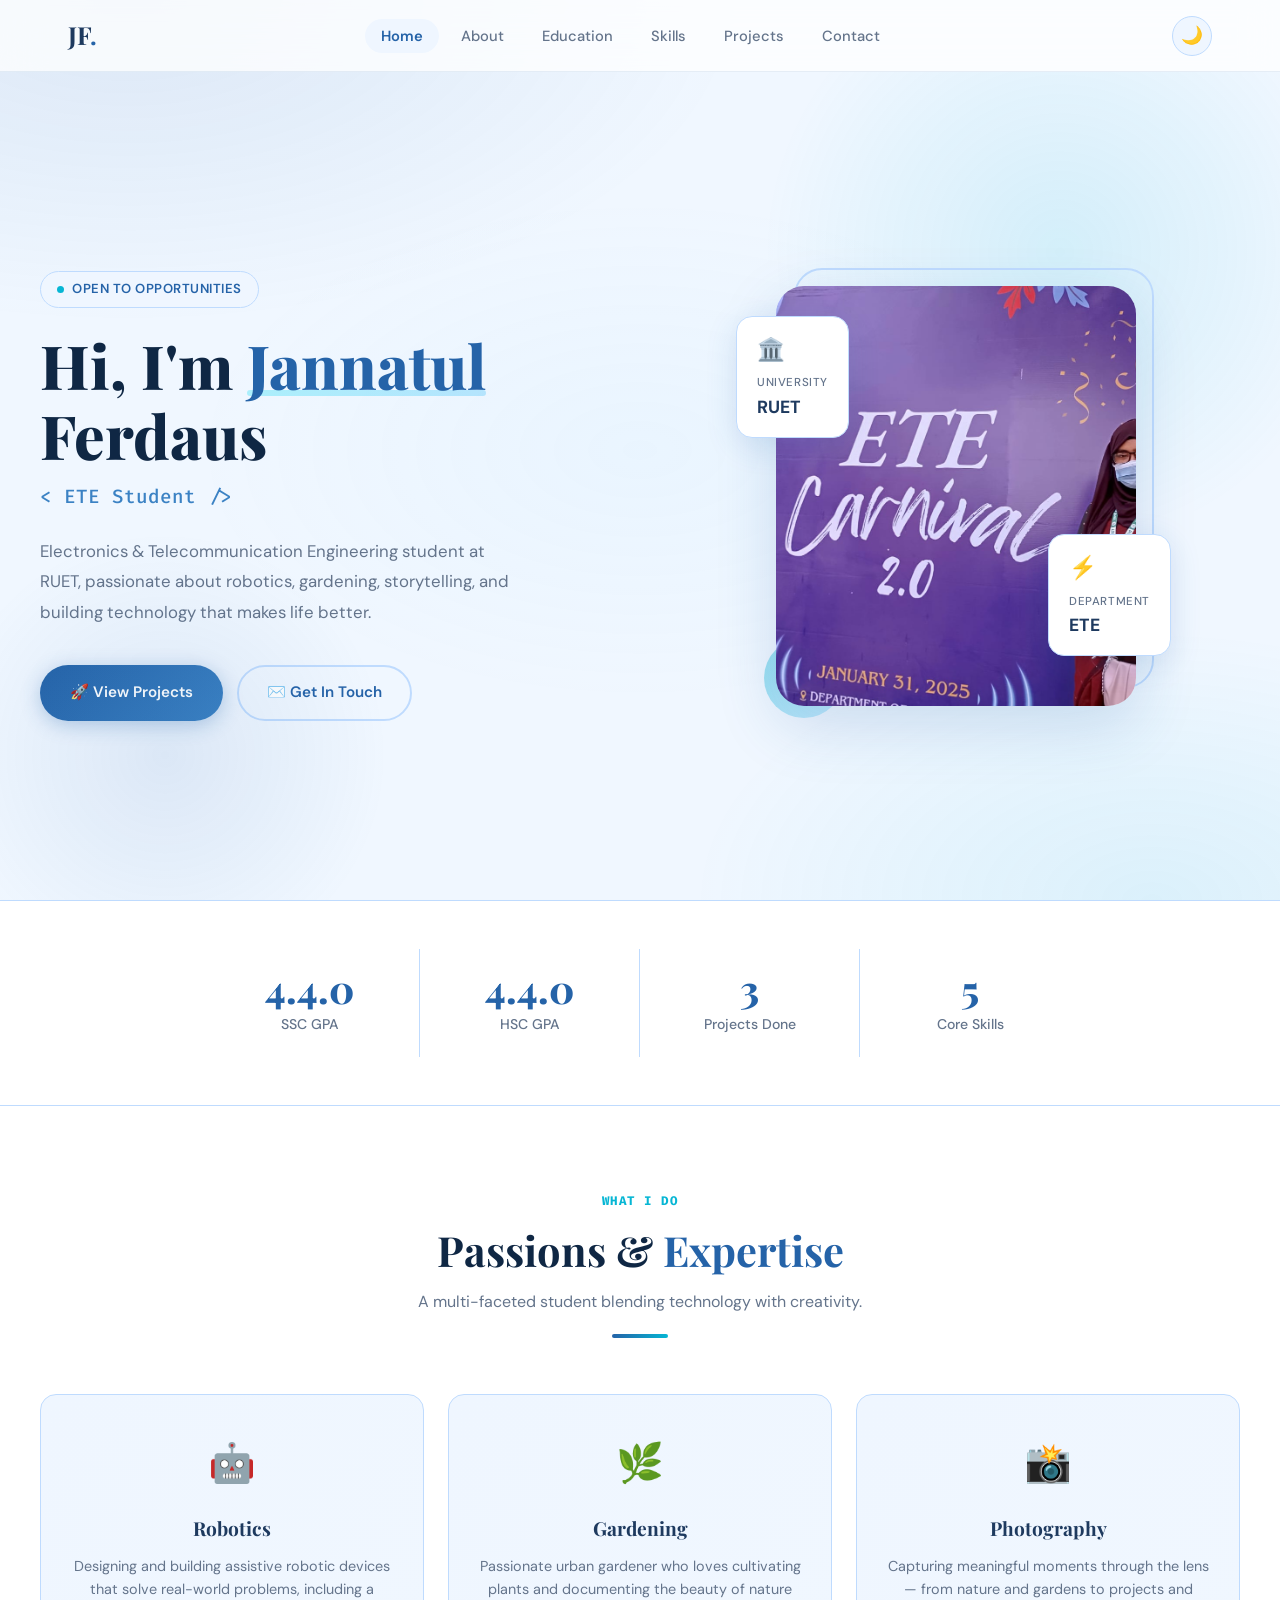
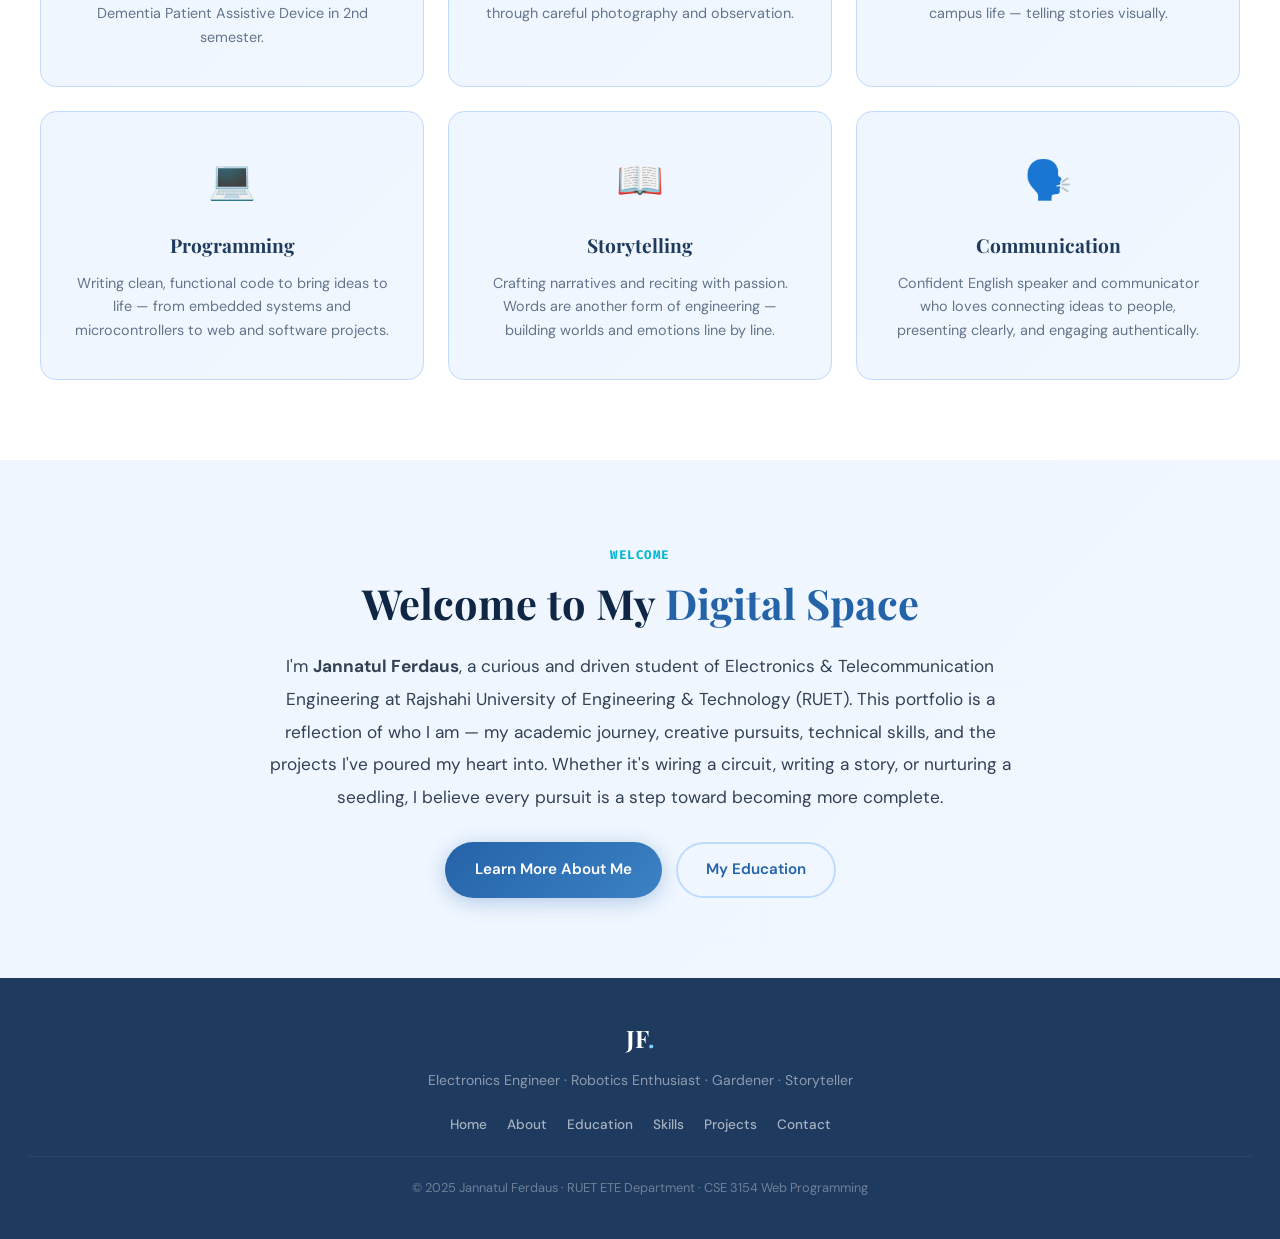
==== index.html @ 68807a3c "final" ====
<!DOCTYPE html>
<html lang="en">
<head>
  <meta charset="UTF-8" />
  <meta name="viewport" content="width=device-width, initial-scale=1.0" />
  <meta name="description" content="Jannatul Ferdaus – ETE Student at RUET, Robotics Enthusiast, Gardening Lover & Storyteller." />
  <title>Jannatul Ferdaus | Portfolio</title>
  <link rel="stylesheet" href="css/style.css" />
</head>
<body>

  <!-- ============ NAVIGATION ============ -->
  <nav id="mainNav">
    <div class="nav-container">
      <a href="index.html" class="nav-logo">JF<span>.</span></a>

      <ul class="nav-links">
        <li><a href="index.html" class="active">Home</a></li>
        <li><a href="about.html">About</a></li>
        <li><a href="education.html">Education</a></li>
        <li><a href="skills.html">Skills</a></li>
        <li><a href="projects.html">Projects</a></li>
        <li><a href="contact.html">Contact</a></li>
      </ul>

      <div style="display:flex;align-items:center;gap:8px;">
        <button class="theme-toggle" aria-label="Toggle dark mode" title="Toggle dark/light mode">🌙</button>
        <button class="hamburger" aria-label="Open menu">
          <span></span><span></span><span></span>
        </button>
      </div>
    </div>
  </nav>

  <!-- Mobile Nav -->
  <div class="mobile-nav">
    <a href="index.html">🏠 Home</a>
    <a href="about.html">👩‍💼 About</a>
    <a href="education.html">🎓 Education</a>
    <a href="skills.html">⚡ Skills</a>
    <a href="projects.html">🚀 Projects</a>
    <a href="contact.html">✉️ Contact</a>
  </div>

  <!-- ============ PAGE CONTENT ============ -->
  <main class="page-content">

    <!-- HERO -->
    <section class="hero">
      <div class="hero-container">

        <!-- Left: Text -->
        <div class="hero-text">
          <div class="hero-badge">Open to Opportunities</div>

          <h1 class="hero-title">
            Hi, I'm <span class="highlight">Jannatul</span><br/>Ferdaus
          </h1>

          <p class="hero-role">&lt; <span class="typing-text">ETE Student</span> /&gt;</p>

          <p class="hero-desc">
            Electronics & Telecommunication Engineering student at RUET, passionate about
            robotics, gardening, storytelling, and building technology that makes life better.
          </p>

          <div class="hero-btns">
            <a href="projects.html" class="btn-primary">🚀 View Projects</a>
            <a href="contact.html" class="btn-outline">✉️ Get In Touch</a>
          </div>
        </div>

        <!-- Right: Photo -->
        <div class="hero-image-side">
          <div class="hero-photo-wrap">
            <!-- Replace src with your actual photo path: images/profile.jpg -->
            <img
              src="myPicProfessional.jpeg"
              alt="Jannatul Ferdaus"
              class="hero-photo"
              onerror="this.style.display='none'; this.nextElementSibling.style.display='flex';"
            />
            <div class="hero-photo-placeholder" style="display:none;">
              <span class="ph-icon">🌸</span>
              <p>Add your photo as<br/>images/profile.jpg</p>
            </div>

            <!-- Floating cards -->
            <div class="floating-card card-1">
              <div class="fc-icon">🏛️</div>
              <div class="fc-label">University</div>
              <div class="fc-value">RUET</div>
            </div>
            <div class="floating-card card-2">
              <div class="fc-icon">⚡</div>
              <div class="fc-label">Department</div>
              <div class="fc-value">ETE</div>
            </div>
          </div>
        </div>

      </div>
    </section>

    <!-- Stats Strip -->
    <div class="stats-strip">
      <div class="stats-container">
        <div class="stat-item reveal">
          <div class="stat-number" data-count="5" data-suffix=".0" data-decimals="1">0</div>
          <div class="stat-label">SSC GPA</div>
        </div>
        <div class="stat-item reveal">
          <div class="stat-number" data-count="5" data-suffix=".0" data-decimals="1">0</div>
          <div class="stat-label">HSC GPA</div>
        </div>
        <div class="stat-item reveal">
          <div class="stat-number" data-count="3">0</div>
          <div class="stat-label">Projects Done</div>
        </div>
        <div class="stat-item reveal">
          <div class="stat-number" data-count="6">0</div>
          <div class="stat-label">Core Skills</div>
        </div>
      </div>
    </div>

    <!-- Quick Cards -->
    <section class="quick-cards">
      <div class="section-header reveal">
        <div class="section-tag">What I Do</div>
        <h2 class="section-title">Passions & <span>Expertise</span></h2>
        <p class="section-subtitle">
          A multi-faceted student blending technology with creativity.
        </p>
        <div class="section-line"></div>
      </div>

      <div class="quick-grid">
        <div class="quick-card reveal">
          <span class="quick-card-icon">🤖</span>
          <h3>Robotics</h3>
          <p>Designing and building assistive robotic devices that solve real-world problems, including a Dementia Patient Assistive Device in 2nd semester.</p>
        </div>
        <div class="quick-card reveal">
          <span class="quick-card-icon">🌿</span>
          <h3>Gardening</h3>
          <p>Passionate urban gardener who loves cultivating plants and documenting the beauty of nature through careful photography and observation.</p>
        </div>
        <div class="quick-card reveal">
          <span class="quick-card-icon">📸</span>
          <h3>Photography</h3>
          <p>Capturing meaningful moments through the lens — from nature and gardens to projects and campus life — telling stories visually.</p>
        </div>
        <div class="quick-card reveal">
          <span class="quick-card-icon">💻</span>
          <h3>Programming</h3>
          <p>Writing clean, functional code to bring ideas to life — from embedded systems and microcontrollers to web and software projects.</p>
        </div>
        <div class="quick-card reveal">
          <span class="quick-card-icon">📖</span>
          <h3>Storytelling</h3>
          <p>Crafting narratives and reciting with passion. Words are another form of engineering — building worlds and emotions line by line.</p>
        </div>
        <div class="quick-card reveal">
          <span class="quick-card-icon">🗣️</span>
          <h3>Communication</h3>
          <p>Confident English speaker and communicator who loves connecting ideas to people, presenting clearly, and engaging authentically.</p>
        </div>
      </div>
    </section>

    <!-- Welcome Message -->
    <section style="padding: 80px 28px; background: linear-gradient(135deg, #eff6ff, #f0f7ff);">
      <div class="container reveal" style="max-width: 760px; margin: 0 auto; text-align: center;">
        <div class="section-tag">Welcome</div>
        <h2 class="section-title" style="margin-bottom:22px;">Welcome to My <span>Digital Space</span></h2>
        <p style="font-size:1.08rem; color: var(--text-body); line-height:1.9; margin-bottom:28px;">
          I'm <strong>Jannatul Ferdaus</strong>, a curious and driven student of Electronics &amp; Telecommunication Engineering
          at Rajshahi University of Engineering &amp; Technology (RUET). This portfolio is a reflection
          of who I am — my academic journey, creative pursuits, technical skills, and the projects
          I've poured my heart into. Whether it's wiring a circuit, writing a story, or nurturing a
          seedling, I believe every pursuit is a step toward becoming more complete.
        </p>
        <div style="display:flex; justify-content:center; gap:14px; flex-wrap:wrap;">
          <a href="about.html" class="btn-primary">Learn More About Me</a>
          <a href="education.html" class="btn-outline">My Education</a>
        </div>
      </div>
    </section>

  </main>

  <!-- FOOTER -->
  <footer>
    <div class="footer-logo">JF<span>.</span></div>
    <p class="footer-tagline">Electronics Engineer · Robotics Enthusiast · Gardener · Storyteller</p>
    <div class="footer-links">
      <a href="index.html">Home</a>
      <a href="about.html">About</a>
      <a href="education.html">Education</a>
      <a href="skills.html">Skills</a>
      <a href="projects.html">Projects</a>
      <a href="contact.html">Contact</a>
    </div>
    <p class="footer-copy">© 2025 Jannatul Ferdaus · RUET ETE Department · CSE 3154 Web Programming</p>
  </footer>

  <!-- Back to top -->
  <button class="back-to-top" aria-label="Back to top">↑</button>

  <script src="js/script.js"></script>
</body>
</html>
---- css/style.css ----
/* ============================================
   JANNATUL FERDAUS - PORTFOLIO STYLESHEET
   CSE 3154 | Web Programming
   ============================================ */

/* ---- Google Fonts Import ---- */
@import url('https://fonts.googleapis.com/css2?family=Playfair+Display:wght@400;600;700;800&family=DM+Sans:wght@300;400;500;600&family=Fira+Code:wght@400;500&display=swap');

/* ---- CSS Variables ---- */
:root {
  --primary: #2563a8;
  --primary-light: #3b82c4;
  --primary-pale: #dbeafe;
  --primary-subtle: #eff6ff;
  --accent: #06b6d4;
  --accent-light: #67e8f9;
  --navy: #1e3a5f;
  --sky: #7dd3fc;
  --mist: #f0f7ff;
  --white: #ffffff;
  --text-dark: #0f2744;
  --text-body: #334155;
  --text-muted: #64748b;
  --border: #bfdbfe;
  --card-bg: rgba(255,255,255,0.85);
  --shadow-sm: 0 2px 12px rgba(37,99,168,0.08);
  --shadow-md: 0 8px 32px rgba(37,99,168,0.14);
  --shadow-lg: 0 20px 60px rgba(37,99,168,0.18);
  --radius: 16px;
  --radius-sm: 8px;
  --radius-lg: 28px;
  --nav-h: 72px;
  --font-display: 'Playfair Display', Georgia, serif;
  --font-body: 'DM Sans', sans-serif;
  --font-mono: 'Fira Code', monospace;
  --transition: all 0.32s cubic-bezier(0.4,0,0.2,1);
}

/* ---- Reset & Base ---- */
*, *::before, *::after { box-sizing: border-box; margin: 0; padding: 0; }
html { scroll-behavior: smooth; font-size: 16px; }
body {
  font-family: var(--font-body);
  color: var(--text-body);
  background: var(--mist);
  line-height: 1.7;
  overflow-x: hidden;
}
img { max-width: 100%; display: block; }
a { text-decoration: none; color: inherit; }
ul { list-style: none; }

/* ---- Background Mesh ---- */
body::before {
  content: '';
  position: fixed;
  top: 0; left: 0;
  width: 100%; height: 100%;
  background:
    radial-gradient(ellipse 80% 60% at 10% 0%, rgba(37,99,168,0.10) 0%, transparent 60%),
    radial-gradient(ellipse 60% 50% at 90% 100%, rgba(6,182,212,0.09) 0%, transparent 60%),
    radial-gradient(ellipse 50% 40% at 50% 50%, rgba(125,211,252,0.05) 0%, transparent 70%);
  pointer-events: none;
  z-index: 0;
}

/* ---- Scrollbar ---- */
::-webkit-scrollbar { width: 7px; }
::-webkit-scrollbar-track { background: var(--primary-subtle); }
::-webkit-scrollbar-thumb { background: var(--primary-light); border-radius: 10px; }

/* ============================================
   NAVIGATION
   ============================================ */
nav {
  position: fixed;
  top: 0; left: 0; right: 0;
  height: var(--nav-h);
  background: rgba(255,255,255,0.75);
  backdrop-filter: blur(20px);
  -webkit-backdrop-filter: blur(20px);
  border-bottom: 1px solid rgba(37,99,168,0.10);
  z-index: 1000;
  transition: var(--transition);
}
nav.scrolled {
  background: rgba(255,255,255,0.95);
  box-shadow: var(--shadow-sm);
}
.nav-container {
  max-width: 1200px;
  margin: 0 auto;
  padding: 0 28px;
  height: 100%;
  display: flex;
  align-items: center;
  justify-content: space-between;
}
.nav-logo {
  font-family: var(--font-display);
  font-size: 1.55rem;
  font-weight: 700;
  color: var(--navy);
  letter-spacing: -0.5px;
}
.nav-logo span {
  color: var(--primary);
}
.nav-links {
  display: flex;
  align-items: center;
  gap: 6px;
}
.nav-links a {
  font-size: 0.92rem;
  font-weight: 500;
  color: var(--text-muted);
  padding: 7px 16px;
  border-radius: 100px;
  transition: var(--transition);
  position: relative;
}
.nav-links a:hover,
.nav-links a.active {
  color: var(--primary);
  background: var(--primary-subtle);
}
.nav-links a.active {
  font-weight: 600;
}
.hamburger {
  display: none;
  flex-direction: column;
  gap: 5px;
  cursor: pointer;
  padding: 6px;
  border-radius: 8px;
  transition: var(--transition);
  background: none;
  border: none;
}
.hamburger:hover { background: var(--primary-subtle); }
.hamburger span {
  display: block;
  width: 24px;
  height: 2.5px;
  background: var(--navy);
  border-radius: 2px;
  transition: var(--transition);
}
.hamburger.open span:nth-child(1) { transform: translateY(7.5px) rotate(45deg); }
.hamburger.open span:nth-child(2) { opacity: 0; transform: scaleX(0); }
.hamburger.open span:nth-child(3) { transform: translateY(-7.5px) rotate(-45deg); }

/* ---- Mobile Nav ---- */
.mobile-nav {
  display: none;
  position: fixed;
  top: var(--nav-h);
  left: 0; right: 0;
  background: rgba(255,255,255,0.97);
  backdrop-filter: blur(20px);
  border-bottom: 1px solid var(--border);
  padding: 16px 28px 24px;
  z-index: 999;
  flex-direction: column;
  gap: 4px;
  animation: slideDown 0.28s ease;
}
.mobile-nav.open { display: flex; }
.mobile-nav a {
  font-size: 1rem;
  font-weight: 500;
  color: var(--text-body);
  padding: 12px 16px;
  border-radius: var(--radius-sm);
  transition: var(--transition);
}
.mobile-nav a:hover, .mobile-nav a.active {
  color: var(--primary);
  background: var(--primary-subtle);
}
@keyframes slideDown {
  from { opacity: 0; transform: translateY(-12px); }
  to { opacity: 1; transform: translateY(0); }
}

/* ============================================
   PAGE WRAPPER
   ============================================ */
.page-content {
  position: relative;
  z-index: 1;
  min-height: 100vh;
  padding-top: var(--nav-h);
}

/* ============================================
   HERO SECTION (HOME)
   ============================================ */
.hero {
  min-height: calc(100vh - var(--nav-h));
  display: flex;
  align-items: center;
  padding: 80px 28px 60px;
  position: relative;
  overflow: hidden;
}
.hero::before {
  content: '';
  position: absolute;
  top: -120px; right: -80px;
  width: 600px; height: 600px;
  background: radial-gradient(circle, rgba(6,182,212,0.12) 0%, transparent 70%);
  pointer-events: none;
}
.hero::after {
  content: '';
  position: absolute;
  bottom: -80px; left: -60px;
  width: 450px; height: 450px;
  background: radial-gradient(circle, rgba(37,99,168,0.10) 0%, transparent 70%);
  pointer-events: none;
}
.hero-container {
  max-width: 1200px;
  margin: 0 auto;
  width: 100%;
  display: grid;
  grid-template-columns: 1fr 1fr;
  gap: 64px;
  align-items: center;
}
.hero-badge {
  display: inline-flex;
  align-items: center;
  gap: 8px;
  background: var(--primary-subtle);
  border: 1px solid var(--border);
  color: var(--primary);
  font-size: 0.82rem;
  font-weight: 600;
  padding: 6px 16px;
  border-radius: 100px;
  margin-bottom: 22px;
  letter-spacing: 0.5px;
  text-transform: uppercase;
}
.hero-badge::before {
  content: '';
  width: 7px; height: 7px;
  background: var(--accent);
  border-radius: 50%;
  animation: pulse 2s infinite;
}
@keyframes pulse {
  0%, 100% { opacity: 1; transform: scale(1); }
  50% { opacity: 0.5; transform: scale(0.8); }
}
.hero-title {
  font-family: var(--font-display);
  font-size: clamp(2.4rem, 5vw, 3.8rem);
  font-weight: 800;
  color: var(--text-dark);
  line-height: 1.15;
  margin-bottom: 12px;
}
.hero-title .highlight {
  color: var(--primary);
  position: relative;
  display: inline-block;
}
.hero-title .highlight::after {
  content: '';
  position: absolute;
  bottom: 4px; left: 0;
  width: 100%; height: 6px;
  background: linear-gradient(90deg, var(--accent-light), var(--sky));
  border-radius: 3px;
  z-index: -1;
  opacity: 0.5;
}
.hero-role {
  font-size: 1.2rem;
  color: var(--primary-light);
  font-weight: 500;
  margin-bottom: 22px;
  font-family: var(--font-mono);
}
.hero-desc {
  font-size: 1.05rem;
  color: var(--text-muted);
  max-width: 480px;
  margin-bottom: 38px;
  line-height: 1.8;
}
.hero-btns {
  display: flex;
  gap: 14px;
  flex-wrap: wrap;
}
.btn-primary {
  display: inline-flex;
  align-items: center;
  gap: 8px;
  background: linear-gradient(135deg, var(--primary), var(--primary-light));
  color: white;
  padding: 14px 30px;
  border-radius: 100px;
  font-weight: 600;
  font-size: 0.95rem;
  transition: var(--transition);
  box-shadow: 0 4px 20px rgba(37,99,168,0.30);
  border: none;
  cursor: pointer;
}
.btn-primary:hover {
  transform: translateY(-2px);
  box-shadow: 0 8px 28px rgba(37,99,168,0.38);
}
.btn-outline {
  display: inline-flex;
  align-items: center;
  gap: 8px;
  background: transparent;
  color: var(--primary);
  padding: 13px 28px;
  border-radius: 100px;
  font-weight: 600;
  font-size: 0.95rem;
  border: 2px solid var(--border);
  transition: var(--transition);
  cursor: pointer;
}
.btn-outline:hover {
  background: var(--primary-subtle);
  border-color: var(--primary-light);
  transform: translateY(-2px);
}
.hero-image-side {
  display: flex;
  justify-content: center;
  align-items: center;
  position: relative;
}
.hero-photo-wrap {
  position: relative;
  width: 360px;
  height: 420px;
}
.hero-photo-wrap::before {
  content: '';
  position: absolute;
  top: -18px; right: -18px;
  width: 100%; height: 100%;
  border: 2px solid var(--border);
  border-radius: var(--radius-lg);
  z-index: 0;
}
.hero-photo-wrap::after {
  content: '';
  position: absolute;
  bottom: -12px; left: -12px;
  width: 80px; height: 80px;
  background: linear-gradient(135deg, var(--accent), var(--sky));
  border-radius: 50%;
  z-index: 0;
  opacity: 0.4;
}
.hero-photo {
  width: 100%;
  height: 100%;
  object-fit: cover;
  border-radius: var(--radius-lg);
  position: relative;
  z-index: 1;
  box-shadow: var(--shadow-lg);
}
.hero-photo-placeholder {
  width: 100%;
  height: 100%;
  background: linear-gradient(135deg, var(--primary-pale), var(--sky));
  border-radius: var(--radius-lg);
  position: relative;
  z-index: 1;
  display: flex;
  flex-direction: column;
  align-items: center;
  justify-content: center;
  box-shadow: var(--shadow-lg);
  color: var(--primary);
}
.hero-photo-placeholder .ph-icon {
  font-size: 5rem;
  margin-bottom: 12px;
  opacity: 0.6;
}
.hero-photo-placeholder p {
  font-size: 0.85rem;
  font-weight: 500;
  opacity: 0.7;
  text-align: center;
  padding: 0 20px;
}
.floating-card {
  position: absolute;
  background: var(--white);
  border-radius: var(--radius);
  padding: 14px 20px;
  box-shadow: var(--shadow-md);
  border: 1px solid var(--border);
  z-index: 2;
  animation: float 4s ease-in-out infinite;
}
.floating-card.card-1 {
  top: 30px; left: -40px;
  animation-delay: 0s;
}
.floating-card.card-2 {
  bottom: 50px; right: -35px;
  animation-delay: 2s;
}
@keyframes float {
  0%, 100% { transform: translateY(0); }
  50% { transform: translateY(-10px); }
}
.floating-card .fc-label {
  font-size: 0.72rem;
  color: var(--text-muted);
  font-weight: 500;
  text-transform: uppercase;
  letter-spacing: 0.6px;
}
.floating-card .fc-value {
  font-size: 1.1rem;
  font-weight: 700;
  color: var(--navy);
}
.floating-card .fc-icon {
  font-size: 1.4rem;
  margin-bottom: 4px;
}

/* ---- Stats Strip ---- */
.stats-strip {
  padding: 48px 28px;
  background: var(--white);
  border-top: 1px solid var(--border);
  border-bottom: 1px solid var(--border);
}
.stats-container {
  max-width: 1200px;
  margin: 0 auto;
  display: flex;
  justify-content: center;
  gap: 0;
}
.stat-item {
  text-align: center;
  padding: 20px 60px;
  border-right: 1px solid var(--border);
  flex: 1;
  max-width: 220px;
}
.stat-item:last-child { border-right: none; }
.stat-number {
  font-family: var(--font-display);
  font-size: 2.4rem;
  font-weight: 800;
  color: var(--primary);
  line-height: 1;
  margin-bottom: 6px;
}
.stat-label {
  font-size: 0.88rem;
  color: var(--text-muted);
  font-weight: 500;
}

/* ---- Section Styles ---- */
section {
  padding: 80px 28px;
}
.section-header {
  text-align: center;
  margin-bottom: 56px;
}
.section-tag {
  display: inline-block;
  font-size: 0.78rem;
  font-weight: 700;
  color: var(--accent);
  text-transform: uppercase;
  letter-spacing: 1.5px;
  margin-bottom: 12px;
  font-family: var(--font-mono);
}
.section-title {
  font-family: var(--font-display);
  font-size: clamp(1.8rem, 3.5vw, 2.6rem);
  font-weight: 700;
  color: var(--text-dark);
  line-height: 1.2;
  margin-bottom: 14px;
}
.section-title span { color: var(--primary); }
.section-subtitle {
  font-size: 1rem;
  color: var(--text-muted);
  max-width: 520px;
  margin: 0 auto;
  line-height: 1.7;
}
.section-line {
  width: 56px;
  height: 4px;
  background: linear-gradient(90deg, var(--primary), var(--accent));
  border-radius: 2px;
  margin: 18px auto 0;
}

/* ---- Container ---- */
.container {
  max-width: 1200px;
  margin: 0 auto;
}

/* ============================================
   HOME - QUICK INTRO CARDS
   ============================================ */
.quick-cards {
  background: white;
  padding: 80px 28px;
}
.quick-grid {
  max-width: 1200px;
  margin: 0 auto;
  display: grid;
  grid-template-columns: repeat(3, 1fr);
  gap: 24px;
}
.quick-card {
  background: linear-gradient(135deg, var(--primary-subtle), var(--mist));
  border: 1px solid var(--border);
  border-radius: var(--radius);
  padding: 36px 30px;
  text-align: center;
  transition: var(--transition);
  cursor: default;
}
.quick-card:hover {
  transform: translateY(-6px);
  box-shadow: var(--shadow-md);
  border-color: var(--primary-light);
}
.quick-card-icon {
  font-size: 2.4rem;
  margin-bottom: 16px;
  display: block;
}
.quick-card h3 {
  font-family: var(--font-display);
  font-size: 1.2rem;
  color: var(--navy);
  margin-bottom: 10px;
  font-weight: 700;
}
.quick-card p {
  font-size: 0.9rem;
  color: var(--text-muted);
  line-height: 1.65;
}

/* ============================================
   PAGE HERO (Inner Pages)
   ============================================ */
.page-hero {
  padding: 72px 28px 56px;
  text-align: center;
  position: relative;
  overflow: hidden;
}
.page-hero::before {
  content: '';
  position: absolute;
  top: 0; left: 0; right: 0; bottom: 0;
  background: linear-gradient(180deg, rgba(219,234,254,0.5) 0%, transparent 100%);
  pointer-events: none;
}
.page-hero-tag {
  display: inline-block;
  font-size: 0.78rem;
  font-weight: 700;
  color: var(--accent);
  text-transform: uppercase;
  letter-spacing: 1.5px;
  font-family: var(--font-mono);
  margin-bottom: 14px;
  background: rgba(6,182,212,0.1);
  padding: 6px 16px;
  border-radius: 100px;
  border: 1px solid rgba(6,182,212,0.2);
}
.page-hero-title {
  font-family: var(--font-display);
  font-size: clamp(2rem, 4.5vw, 3.2rem);
  font-weight: 800;
  color: var(--text-dark);
  margin-bottom: 16px;
}
.page-hero-title span { color: var(--primary); }
.page-hero-desc {
  font-size: 1.05rem;
  color: var(--text-muted);
  max-width: 560px;
  margin: 0 auto;
  line-height: 1.8;
}

/* ============================================
   ABOUT PAGE
   ============================================ */
.about-grid {
  display: grid;
  grid-template-columns: 380px 1fr;
  gap: 52px;
  align-items: start;
  max-width: 1100px;
  margin: 0 auto;
  padding: 0 28px 80px;
}
.about-photo-card {
  background: var(--white);
  border-radius: var(--radius-lg);
  overflow: hidden;
  box-shadow: var(--shadow-md);
  border: 1px solid var(--border);
  position: sticky;
  top: calc(var(--nav-h) + 20px);
}
.about-photo {
  width: 100%;
  height: 360px;
  object-fit: cover;
  display: block;
}
.about-photo-placeholder {
  width: 100%;
  height: 360px;
  background: linear-gradient(135deg, var(--primary-pale), var(--sky));
  display: flex;
  flex-direction: column;
  align-items: center;
  justify-content: center;
  color: var(--primary);
}
.about-photo-placeholder span { font-size: 4rem; opacity: 0.5; }
.about-photo-placeholder p { font-size: 0.8rem; opacity: 0.6; margin-top: 8px; }
.about-card-info {
  padding: 24px;
  border-top: 1px solid var(--border);
}
.about-card-name {
  font-family: var(--font-display);
  font-size: 1.4rem;
  font-weight: 700;
  color: var(--navy);
  margin-bottom: 4px;
}
.about-card-role {
  font-size: 0.88rem;
  color: var(--primary);
  font-weight: 600;
  margin-bottom: 18px;
  font-family: var(--font-mono);
}
.about-detail-item {
  display: flex;
  align-items: center;
  gap: 10px;
  font-size: 0.88rem;
  color: var(--text-muted);
  margin-bottom: 8px;
}
.about-detail-item .di-icon {
  color: var(--primary);
  font-size: 1rem;
  flex-shrink: 0;
}
.about-content {
  display: flex;
  flex-direction: column;
  gap: 28px;
}
.content-card {
  background: var(--white);
  border: 1px solid var(--border);
  border-radius: var(--radius);
  padding: 32px;
  box-shadow: var(--shadow-sm);
  transition: var(--transition);
}
.content-card:hover {
  box-shadow: var(--shadow-md);
  transform: translateY(-2px);
}
.content-card-title {
  font-family: var(--font-display);
  font-size: 1.18rem;
  font-weight: 700;
  color: var(--navy);
  margin-bottom: 16px;
  display: flex;
  align-items: center;
  gap: 10px;
}
.content-card-title::before {
  content: '';
  width: 4px;
  height: 22px;
  background: linear-gradient(180deg, var(--primary), var(--accent));
  border-radius: 2px;
  display: inline-block;
}
.content-card p {
  color: var(--text-body);
  font-size: 0.97rem;
  line-height: 1.85;
  margin-bottom: 12px;
}
.content-card p:last-child { margin-bottom: 0; }
.interests-grid {
  display: grid;
  grid-template-columns: repeat(3, 1fr);
  gap: 12px;
  margin-top: 4px;
}
.interest-tag {
  background: var(--primary-subtle);
  border: 1px solid var(--border);
  color: var(--primary);
  padding: 10px 14px;
  border-radius: var(--radius-sm);
  text-align: center;
  font-size: 0.875rem;
  font-weight: 600;
  transition: var(--transition);
}
.interest-tag:hover {
  background: var(--primary);
  color: white;
  border-color: var(--primary);
  transform: translateY(-2px);
}
.goal-list {
  display: flex;
  flex-direction: column;
  gap: 10px;
}
.goal-item {
  display: flex;
  align-items: flex-start;
  gap: 12px;
  font-size: 0.95rem;
  color: var(--text-body);
}
.goal-item::before {
  content: '→';
  color: var(--accent);
  font-weight: 700;
  flex-shrink: 0;
  margin-top: 1px;
}

/* ============================================
   EDUCATION PAGE
   ============================================ */
.education-content {
  max-width: 900px;
  margin: 0 auto;
  padding: 0 28px 80px;
}
.edu-timeline {
  position: relative;
  padding-left: 32px;
}
.edu-timeline::before {
  content: '';
  position: absolute;
  left: 12px; top: 0; bottom: 0;
  width: 2px;
  background: linear-gradient(180deg, var(--primary), var(--accent), transparent);
  border-radius: 1px;
}
.edu-card {
  position: relative;
  background: var(--white);
  border: 1px solid var(--border);
  border-radius: var(--radius);
  padding: 32px 36px;
  margin-bottom: 28px;
  box-shadow: var(--shadow-sm);
  transition: var(--transition);
}
.edu-card::before {
  content: '';
  position: absolute;
  left: -38px;
  top: 36px;
  width: 14px;
  height: 14px;
  background: var(--primary);
  border: 3px solid var(--white);
  border-radius: 50%;
  box-shadow: 0 0 0 3px var(--border);
}
.edu-card:hover {
  box-shadow: var(--shadow-md);
  transform: translateX(4px);
  border-color: var(--primary-light);
}
.edu-card-header {
  display: flex;
  justify-content: space-between;
  align-items: flex-start;
  margin-bottom: 18px;
  gap: 16px;
}
.edu-institution {
  font-family: var(--font-display);
  font-size: 1.18rem;
  font-weight: 700;
  color: var(--navy);
  margin-bottom: 4px;
}
.edu-degree {
  font-size: 0.9rem;
  color: var(--primary);
  font-weight: 600;
}
.edu-year-badge {
  background: var(--primary-subtle);
  color: var(--primary);
  font-size: 0.82rem;
  font-weight: 700;
  padding: 6px 14px;
  border-radius: 100px;
  white-space: nowrap;
  border: 1px solid var(--border);
  flex-shrink: 0;
}
.edu-table {
  width: 100%;
  border-collapse: collapse;
  font-size: 0.9rem;
  margin-top: 4px;
}
.edu-table th {
  background: var(--primary-subtle);
  color: var(--primary);
  font-weight: 700;
  padding: 10px 16px;
  text-align: left;
  border: 1px solid var(--border);
  font-size: 0.83rem;
  text-transform: uppercase;
  letter-spacing: 0.5px;
}
.edu-table td {
  padding: 10px 16px;
  border: 1px solid var(--border);
  color: var(--text-body);
}
.edu-table tr:hover td { background: var(--primary-subtle); }
.result-badge {
  display: inline-flex;
  align-items: center;
  gap: 6px;
  background: linear-gradient(135deg, #dcfce7, #bbf7d0);
  color: #15803d;
  padding: 4px 12px;
  border-radius: 100px;
  font-weight: 700;
  font-size: 0.85rem;
}
.result-badge::before { content: '★'; }
.current-badge {
  display: inline-flex;
  align-items: center;
  gap: 6px;
  background: linear-gradient(135deg, var(--primary-subtle), var(--primary-pale));
  color: var(--primary);
  padding: 4px 12px;
  border-radius: 100px;
  font-weight: 700;
  font-size: 0.85rem;
  border: 1px solid var(--border);
}
.current-badge::before {
  content: '';
  width: 7px;
  height: 7px;
  background: var(--accent);
  border-radius: 50%;
  animation: pulse 2s infinite;
}

/* ============================================
   SKILLS PAGE
   ============================================ */
.skills-content {
  max-width: 1100px;
  margin: 0 auto;
  padding: 0 28px 80px;
}
.skills-grid-main {
  display: grid;
  grid-template-columns: 1fr 1fr;
  gap: 32px;
  margin-bottom: 40px;
}
.skills-box {
  background: var(--white);
  border: 1px solid var(--border);
  border-radius: var(--radius);
  padding: 36px;
  box-shadow: var(--shadow-sm);
}
.skills-box-title {
  font-family: var(--font-display);
  font-size: 1.2rem;
  font-weight: 700;
  color: var(--navy);
  margin-bottom: 28px;
  display: flex;
  align-items: center;
  gap: 10px;
}
.skill-row {
  margin-bottom: 20px;
}
.skill-row:last-child { margin-bottom: 0; }
.skill-meta {
  display: flex;
  justify-content: space-between;
  align-items: center;
  margin-bottom: 8px;
}
.skill-name {
  font-size: 0.92rem;
  font-weight: 600;
  color: var(--text-dark);
}
.skill-pct {
  font-size: 0.82rem;
  font-weight: 700;
  color: var(--primary);
  font-family: var(--font-mono);
}
.skill-bar-track {
  height: 8px;
  background: var(--primary-subtle);
  border-radius: 10px;
  overflow: hidden;
}
.skill-bar-fill {
  height: 100%;
  border-radius: 10px;
  background: linear-gradient(90deg, var(--primary), var(--accent));
  width: 0%;
  transition: width 1.4s cubic-bezier(0.4,0,0.2,1);
  position: relative;
  overflow: hidden;
}
.skill-bar-fill::after {
  content: '';
  position: absolute;
  top: 0; left: -100%;
  width: 50%;
  height: 100%;
  background: rgba(255,255,255,0.3);
  animation: shimmer 2s infinite;
}
@keyframes shimmer {
  0% { left: -100%; }
  100% { left: 200%; }
}

/* Soft Skills Tags */
.soft-skills-wrap {
  display: flex;
  flex-wrap: wrap;
  gap: 10px;
}
.soft-tag {
  display: flex;
  align-items: center;
  gap: 8px;
  background: var(--primary-subtle);
  border: 1px solid var(--border);
  color: var(--primary);
  padding: 9px 18px;
  border-radius: 100px;
  font-size: 0.88rem;
  font-weight: 600;
  transition: var(--transition);
  cursor: default;
}
.soft-tag:hover {
  background: var(--primary);
  color: white;
  border-color: var(--primary);
  transform: translateY(-2px);
  box-shadow: var(--shadow-sm);
}
.soft-tag .tag-icon { font-size: 1rem; }

/* Tech tools grid */
.tools-section {
  background: var(--white);
  border: 1px solid var(--border);
  border-radius: var(--radius);
  padding: 36px;
  box-shadow: var(--shadow-sm);
}
.tools-grid {
  display: grid;
  grid-template-columns: repeat(auto-fill, minmax(120px, 1fr));
  gap: 16px;
  margin-top: 8px;
}
.tool-chip {
  display: flex;
  flex-direction: column;
  align-items: center;
  gap: 8px;
  background: var(--primary-subtle);
  border: 1px solid var(--border);
  border-radius: var(--radius-sm);
  padding: 18px 12px;
  text-align: center;
  font-size: 0.82rem;
  font-weight: 600;
  color: var(--navy);
  transition: var(--transition);
  cursor: default;
}
.tool-chip:hover {
  background: var(--primary);
  color: white;
  border-color: var(--primary);
  transform: translateY(-4px);
  box-shadow: var(--shadow-md);
}
.tool-chip .tool-icon { font-size: 1.6rem; }

/* ============================================
   PROJECTS PAGE
   ============================================ */
.projects-content {
  max-width: 1200px;
  margin: 0 auto;
  padding: 0 28px 80px;
}
.projects-filter {
  display: flex;
  justify-content: center;
  gap: 10px;
  margin-bottom: 44px;
  flex-wrap: wrap;
}
.filter-btn {
  background: var(--white);
  border: 1.5px solid var(--border);
  color: var(--text-muted);
  padding: 9px 22px;
  border-radius: 100px;
  font-size: 0.88rem;
  font-weight: 600;
  cursor: pointer;
  transition: var(--transition);
  font-family: var(--font-body);
}
.filter-btn:hover, .filter-btn.active {
  background: var(--primary);
  border-color: var(--primary);
  color: white;
  box-shadow: 0 4px 16px rgba(37,99,168,0.25);
}
.projects-grid {
  display: grid;
  grid-template-columns: repeat(3, 1fr);
  gap: 28px;
}
.project-card {
  background: var(--white);
  border: 1px solid var(--border);
  border-radius: var(--radius);
  overflow: hidden;
  box-shadow: var(--shadow-sm);
  transition: var(--transition);
  display: flex;
  flex-direction: column;
}
.project-card:hover {
  transform: translateY(-6px);
  box-shadow: var(--shadow-lg);
  border-color: var(--primary-light);
}
.project-image {
  width: 100%;
  height: 210px;
  object-fit: cover;
}
.project-image-placeholder {
  width: 100%;
  height: 210px;
  background: linear-gradient(135deg, var(--primary-pale), var(--sky));
  display: flex;
  flex-direction: column;
  align-items: center;
  justify-content: center;
  color: var(--primary);
  gap: 8px;
}
.project-image-placeholder span { font-size: 3rem; opacity: 0.5; }
.project-image-placeholder p { font-size: 0.8rem; opacity: 0.6; }
.project-body {
  padding: 26px;
  flex: 1;
  display: flex;
  flex-direction: column;
}
.project-category {
  font-size: 0.75rem;
  font-weight: 700;
  color: var(--accent);
  text-transform: uppercase;
  letter-spacing: 0.8px;
  font-family: var(--font-mono);
  margin-bottom: 8px;
}
.project-title {
  font-family: var(--font-display);
  font-size: 1.1rem;
  font-weight: 700;
  color: var(--navy);
  margin-bottom: 10px;
  line-height: 1.3;
}
.project-desc {
  font-size: 0.88rem;
  color: var(--text-muted);
  line-height: 1.7;
  margin-bottom: 18px;
  flex: 1;
}
.project-tools {
  display: flex;
  flex-wrap: wrap;
  gap: 6px;
  margin-top: auto;
}
.tool-tag {
  background: var(--primary-subtle);
  color: var(--primary);
  font-size: 0.75rem;
  font-weight: 600;
  padding: 4px 10px;
  border-radius: 100px;
  border: 1px solid var(--border);
}
.featured-badge {
  display: inline-flex;
  align-items: center;
  gap: 4px;
  background: linear-gradient(135deg, #fef3c7, #fde68a);
  color: #92400e;
  font-size: 0.72rem;
  font-weight: 700;
  padding: 3px 9px;
  border-radius: 100px;
  margin-left: 8px;
  text-transform: uppercase;
  letter-spacing: 0.4px;
}

/* ============================================
   CONTACT PAGE
   ============================================ */
.contact-content {
  max-width: 1100px;
  margin: 0 auto;
  padding: 0 28px 80px;
  display: grid;
  grid-template-columns: 360px 1fr;
  gap: 40px;
  align-items: start;
}
.contact-info-col {
  display: flex;
  flex-direction: column;
  gap: 20px;
}
.contact-info-card {
  background: var(--white);
  border: 1px solid var(--border);
  border-radius: var(--radius);
  padding: 30px;
  box-shadow: var(--shadow-sm);
}
.contact-info-title {
  font-family: var(--font-display);
  font-size: 1.25rem;
  font-weight: 700;
  color: var(--navy);
  margin-bottom: 8px;
}
.contact-info-sub {
  font-size: 0.88rem;
  color: var(--text-muted);
  margin-bottom: 24px;
  line-height: 1.65;
}
.contact-item {
  display: flex;
  align-items: flex-start;
  gap: 14px;
  margin-bottom: 18px;
}
.contact-item:last-child { margin-bottom: 0; }
.contact-icon-wrap {
  width: 42px;
  height: 42px;
  background: var(--primary-subtle);
  border: 1px solid var(--border);
  border-radius: 10px;
  display: flex;
  align-items: center;
  justify-content: center;
  font-size: 1.1rem;
  flex-shrink: 0;
  color: var(--primary);
}
.contact-item-label {
  font-size: 0.75rem;
  color: var(--text-muted);
  font-weight: 600;
  text-transform: uppercase;
  letter-spacing: 0.5px;
}
.contact-item-value {
  font-size: 0.9rem;
  color: var(--text-dark);
  font-weight: 500;
  word-break: break-word;
}
.social-row {
  display: flex;
  gap: 10px;
}
.social-btn {
  display: flex;
  align-items: center;
  gap: 8px;
  background: var(--primary-subtle);
  border: 1px solid var(--border);
  color: var(--primary);
  padding: 10px 16px;
  border-radius: 10px;
  font-size: 0.84rem;
  font-weight: 600;
  transition: var(--transition);
  text-decoration: none;
}
.social-btn:hover {
  background: var(--primary);
  color: white;
  border-color: var(--primary);
  transform: translateY(-2px);
}

/* ---- Contact Form ---- */
.contact-form-card {
  background: var(--white);
  border: 1px solid var(--border);
  border-radius: var(--radius);
  padding: 40px;
  box-shadow: var(--shadow-sm);
}
.contact-form-title {
  font-family: var(--font-display);
  font-size: 1.5rem;
  font-weight: 700;
  color: var(--navy);
  margin-bottom: 8px;
}
.contact-form-sub {
  font-size: 0.9rem;
  color: var(--text-muted);
  margin-bottom: 30px;
}
.form-row {
  display: grid;
  grid-template-columns: 1fr 1fr;
  gap: 18px;
}
.form-group {
  margin-bottom: 20px;
}
.form-group label {
  display: block;
  font-size: 0.85rem;
  font-weight: 600;
  color: var(--text-dark);
  margin-bottom: 7px;
}
.form-group label span.req { color: var(--primary); margin-left: 2px; }
.form-control {
  width: 100%;
  padding: 13px 16px;
  border: 1.5px solid var(--border);
  border-radius: var(--radius-sm);
  font-family: var(--font-body);
  font-size: 0.93rem;
  color: var(--text-dark);
  background: var(--mist);
  transition: var(--transition);
  outline: none;
}
.form-control:focus {
  border-color: var(--primary-light);
  background: var(--white);
  box-shadow: 0 0 0 3px rgba(37,99,168,0.10);
}
.form-control.error {
  border-color: #ef4444;
  box-shadow: 0 0 0 3px rgba(239,68,68,0.10);
}
.form-control.success {
  border-color: #22c55e;
  box-shadow: 0 0 0 3px rgba(34,197,94,0.10);
}
textarea.form-control {
  height: 140px;
  resize: vertical;
}
.error-msg {
  font-size: 0.8rem;
  color: #ef4444;
  margin-top: 5px;
  display: none;
}
.error-msg.show { display: block; }
.form-submit {
  width: 100%;
  background: linear-gradient(135deg, var(--primary), var(--primary-light));
  color: white;
  padding: 15px 30px;
  border: none;
  border-radius: 100px;
  font-size: 1rem;
  font-weight: 700;
  font-family: var(--font-body);
  cursor: pointer;
  transition: var(--transition);
  box-shadow: 0 4px 20px rgba(37,99,168,0.30);
  display: flex;
  align-items: center;
  justify-content: center;
  gap: 10px;
  margin-top: 8px;
}
.form-submit:hover {
  transform: translateY(-2px);
  box-shadow: 0 8px 28px rgba(37,99,168,0.38);
}
.form-success-msg {
  display: none;
  background: linear-gradient(135deg, #dcfce7, #f0fdf4);
  border: 1px solid #86efac;
  border-radius: var(--radius);
  padding: 20px 24px;
  color: #15803d;
  font-weight: 600;
  font-size: 0.95rem;
  text-align: center;
  margin-top: 20px;
  align-items: center;
  gap: 10px;
}
.form-success-msg.show { display: flex; justify-content: center; }

/* ============================================
   FOOTER
   ============================================ */
footer {
  background: var(--navy);
  color: rgba(255,255,255,0.7);
  text-align: center;
  padding: 40px 28px;
  position: relative;
  z-index: 1;
}
.footer-logo {
  font-family: var(--font-display);
  font-size: 1.5rem;
  font-weight: 700;
  color: white;
  margin-bottom: 10px;
}
.footer-logo span { color: var(--sky); }
.footer-tagline {
  font-size: 0.88rem;
  margin-bottom: 20px;
  opacity: 0.7;
}
.footer-links {
  display: flex;
  justify-content: center;
  gap: 20px;
  margin-bottom: 20px;
  flex-wrap: wrap;
}
.footer-links a {
  color: rgba(255,255,255,0.6);
  font-size: 0.85rem;
  font-weight: 500;
  transition: var(--transition);
}
.footer-links a:hover { color: var(--sky); }
.footer-copy {
  font-size: 0.8rem;
  opacity: 0.5;
  border-top: 1px solid rgba(255,255,255,0.1);
  padding-top: 20px;
  margin-top: 4px;
}

/* ============================================
   SCROLL ANIMATIONS
   ============================================ */
.reveal {
  opacity: 0;
  transform: translateY(28px);
  transition: opacity 0.7s ease, transform 0.7s ease;
}
.reveal.visible {
  opacity: 1;
  transform: translateY(0);
}
.reveal-left {
  opacity: 0;
  transform: translateX(-28px);
  transition: opacity 0.7s ease, transform 0.7s ease;
}
.reveal-left.visible {
  opacity: 1;
  transform: translateX(0);
}
.reveal-right {
  opacity: 0;
  transform: translateX(28px);
  transition: opacity 0.7s ease, transform 0.7s ease;
}
.reveal-right.visible {
  opacity: 1;
  transform: translateX(0);
}

/* ============================================
   THEME TOGGLE
   ============================================ */
.theme-toggle {
  background: var(--primary-subtle);
  border: 1.5px solid var(--border);
  color: var(--navy);
  width: 40px;
  height: 40px;
  border-radius: 50%;
  display: flex;
  align-items: center;
  justify-content: center;
  cursor: pointer;
  font-size: 1.1rem;
  transition: var(--transition);
  margin-left: 8px;
  flex-shrink: 0;
}
.theme-toggle:hover {
  background: var(--primary);
  color: white;
  border-color: var(--primary);
}

/* ---- Dark Theme ---- */
body.dark-mode {
  --mist: #0f1c2e;
  --white: #162032;
  --card-bg: rgba(22,32,50,0.85);
  --text-dark: #e2eaf4;
  --text-body: #b0c4de;
  --text-muted: #7a9bbf;
  --border: #2a4060;
  --primary-subtle: rgba(37,99,168,0.18);
  --primary-pale: rgba(37,99,168,0.25);
  --navy: #c5d8f0;
}
body.dark-mode nav {
  background: rgba(15,28,46,0.85);
  border-color: rgba(37,99,168,0.20);
}
body.dark-mode nav.scrolled {
  background: rgba(15,28,46,0.97);
}
body.dark-mode .mobile-nav {
  background: rgba(15,28,46,0.97);
}
body.dark-mode footer {
  background: #0a1520;
}

/* ============================================
   BACK TO TOP
   ============================================ */
.back-to-top {
  position: fixed;
  bottom: 30px;
  right: 30px;
  width: 46px;
  height: 46px;
  background: linear-gradient(135deg, var(--primary), var(--primary-light));
  color: white;
  border-radius: 50%;
  display: flex;
  align-items: center;
  justify-content: center;
  font-size: 1.2rem;
  cursor: pointer;
  box-shadow: var(--shadow-md);
  transition: var(--transition);
  z-index: 500;
  opacity: 0;
  transform: translateY(20px);
  pointer-events: none;
  border: none;
}
.back-to-top.visible {
  opacity: 1;
  transform: translateY(0);
  pointer-events: auto;
}
.back-to-top:hover {
  transform: translateY(-3px);
  box-shadow: var(--shadow-lg);
}

/* ============================================
   RESPONSIVE
   ============================================ */
@media (max-width: 1024px) {
  .hero-container { grid-template-columns: 1fr; gap: 48px; text-align: center; }
  .hero-image-side { justify-content: center; }
  .hero-desc { margin: 0 auto 38px; }
  .hero-btns { justify-content: center; }
  .hero-photo-wrap { width: 300px; height: 350px; }
  .quick-grid { grid-template-columns: 1fr 1fr; }
  .about-grid { grid-template-columns: 1fr; }
  .about-photo-card { position: static; max-width: 400px; margin: 0 auto; }
  .skills-grid-main { grid-template-columns: 1fr; }
  .projects-grid { grid-template-columns: repeat(2, 1fr); }
  .contact-content { grid-template-columns: 1fr; }
}
@media (max-width: 768px) {
  :root { --nav-h: 64px; }
  .nav-links { display: none; }
  .hamburger { display: flex; }
  .hero { padding: 60px 20px 48px; }
  section { padding: 60px 20px; }
  .quick-grid { grid-template-columns: 1fr; }
  .stat-item { padding: 20px 30px; }
  .stat-number { font-size: 2rem; }
  .projects-grid { grid-template-columns: 1fr; }
  .form-row { grid-template-columns: 1fr; }
  .interests-grid { grid-template-columns: repeat(2, 1fr); }
  .tools-grid { grid-template-columns: repeat(3, 1fr); }
  .floating-card { display: none; }
  .hero-photo-wrap { width: 260px; height: 300px; }
  .about-grid, .education-content, .skills-content,
  .projects-content, .contact-content { padding: 0 16px 60px; }
  .page-hero { padding: 52px 20px 40px; }
  .edu-timeline { padding-left: 24px; }
  .edu-card { padding: 24px; }
}
@media (max-width: 480px) {
  .stats-container { flex-direction: column; align-items: center; }
  .stat-item { border-right: none; border-bottom: 1px solid var(--border); width: 100%; max-width: 100%; padding: 18px 20px; }
  .stat-item:last-child { border-bottom: none; }
  .social-row { flex-direction: column; }
  .contact-form-card { padding: 24px; }
}
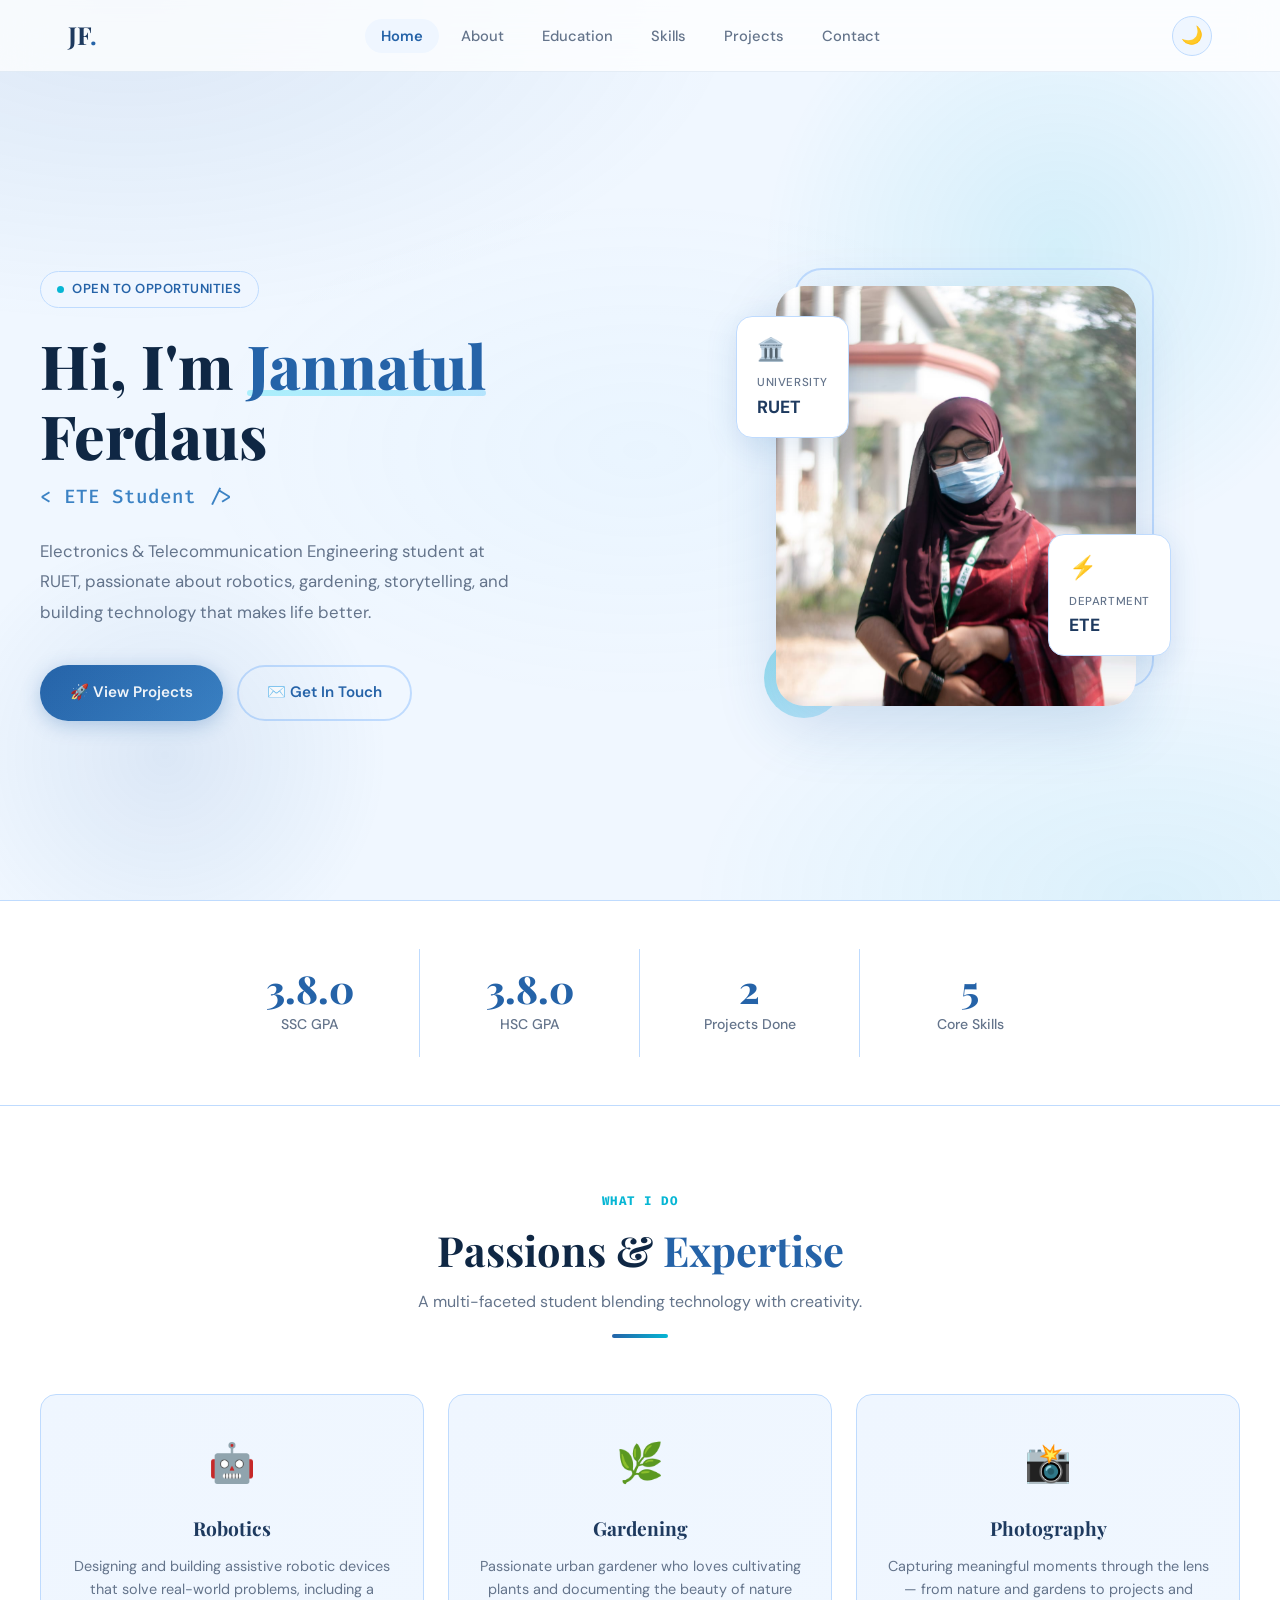
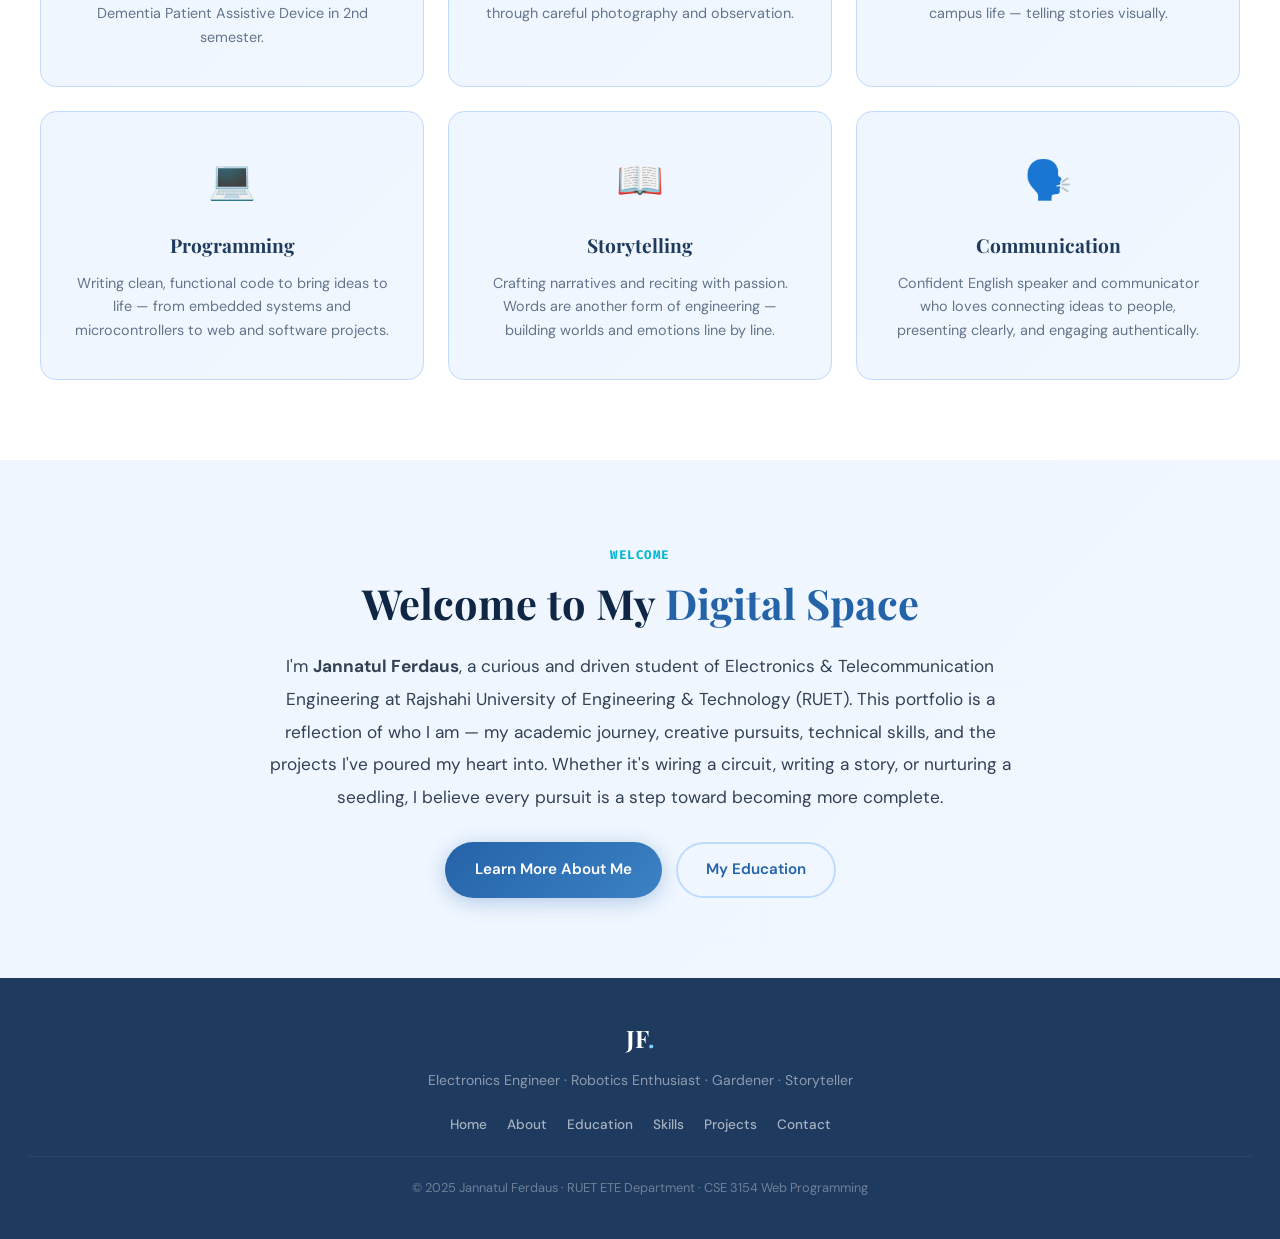
==== commit a47d5382: "Updated project" ====
--- a/index.html
+++ b/index.html
@@ -75,7 +75,7 @@
           <div class="hero-photo-wrap">
             <!-- Replace src with your actual photo path: images/profile.jpg -->
             <img
-              src="myPicProfessional.jpeg"
+              src="myPicture.jpeg"
               alt="Jannatul Ferdaus"
               class="hero-photo"
               onerror="this.style.display='none'; this.nextElementSibling.style.display='flex';"
